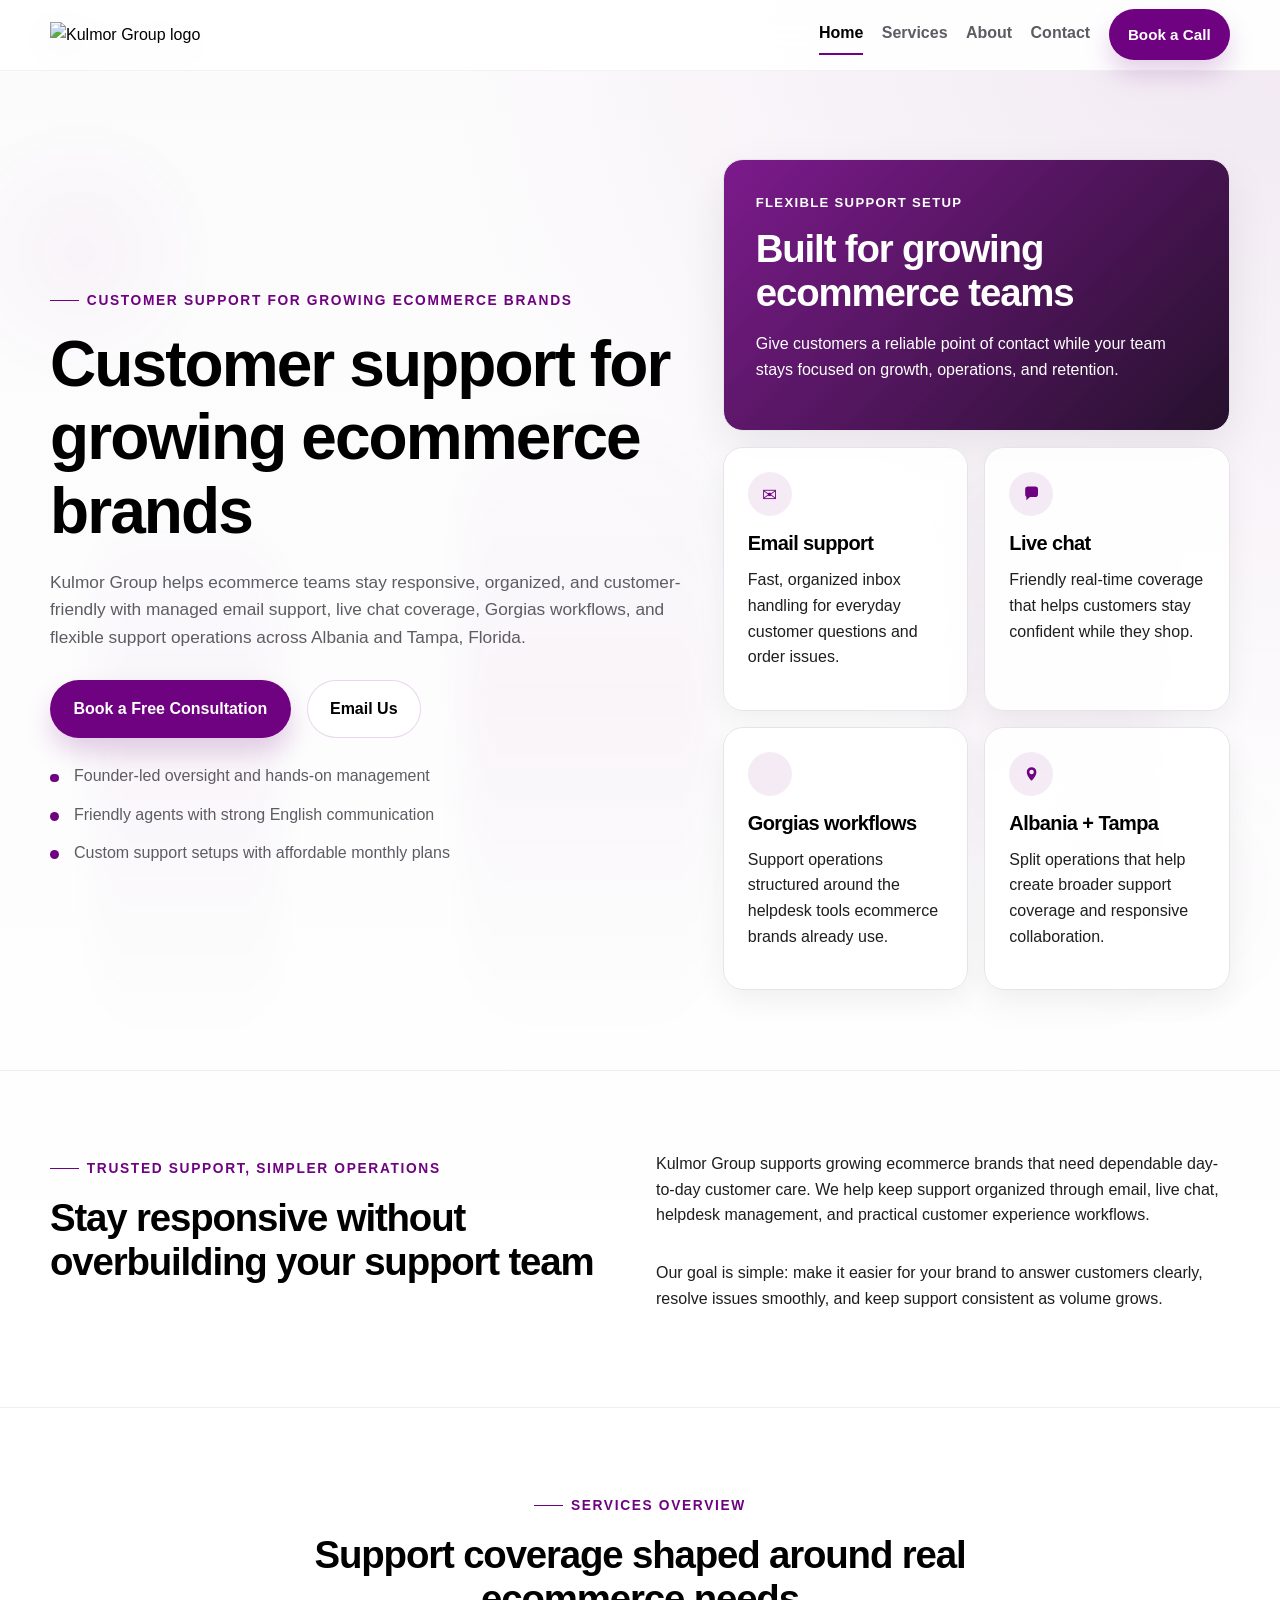
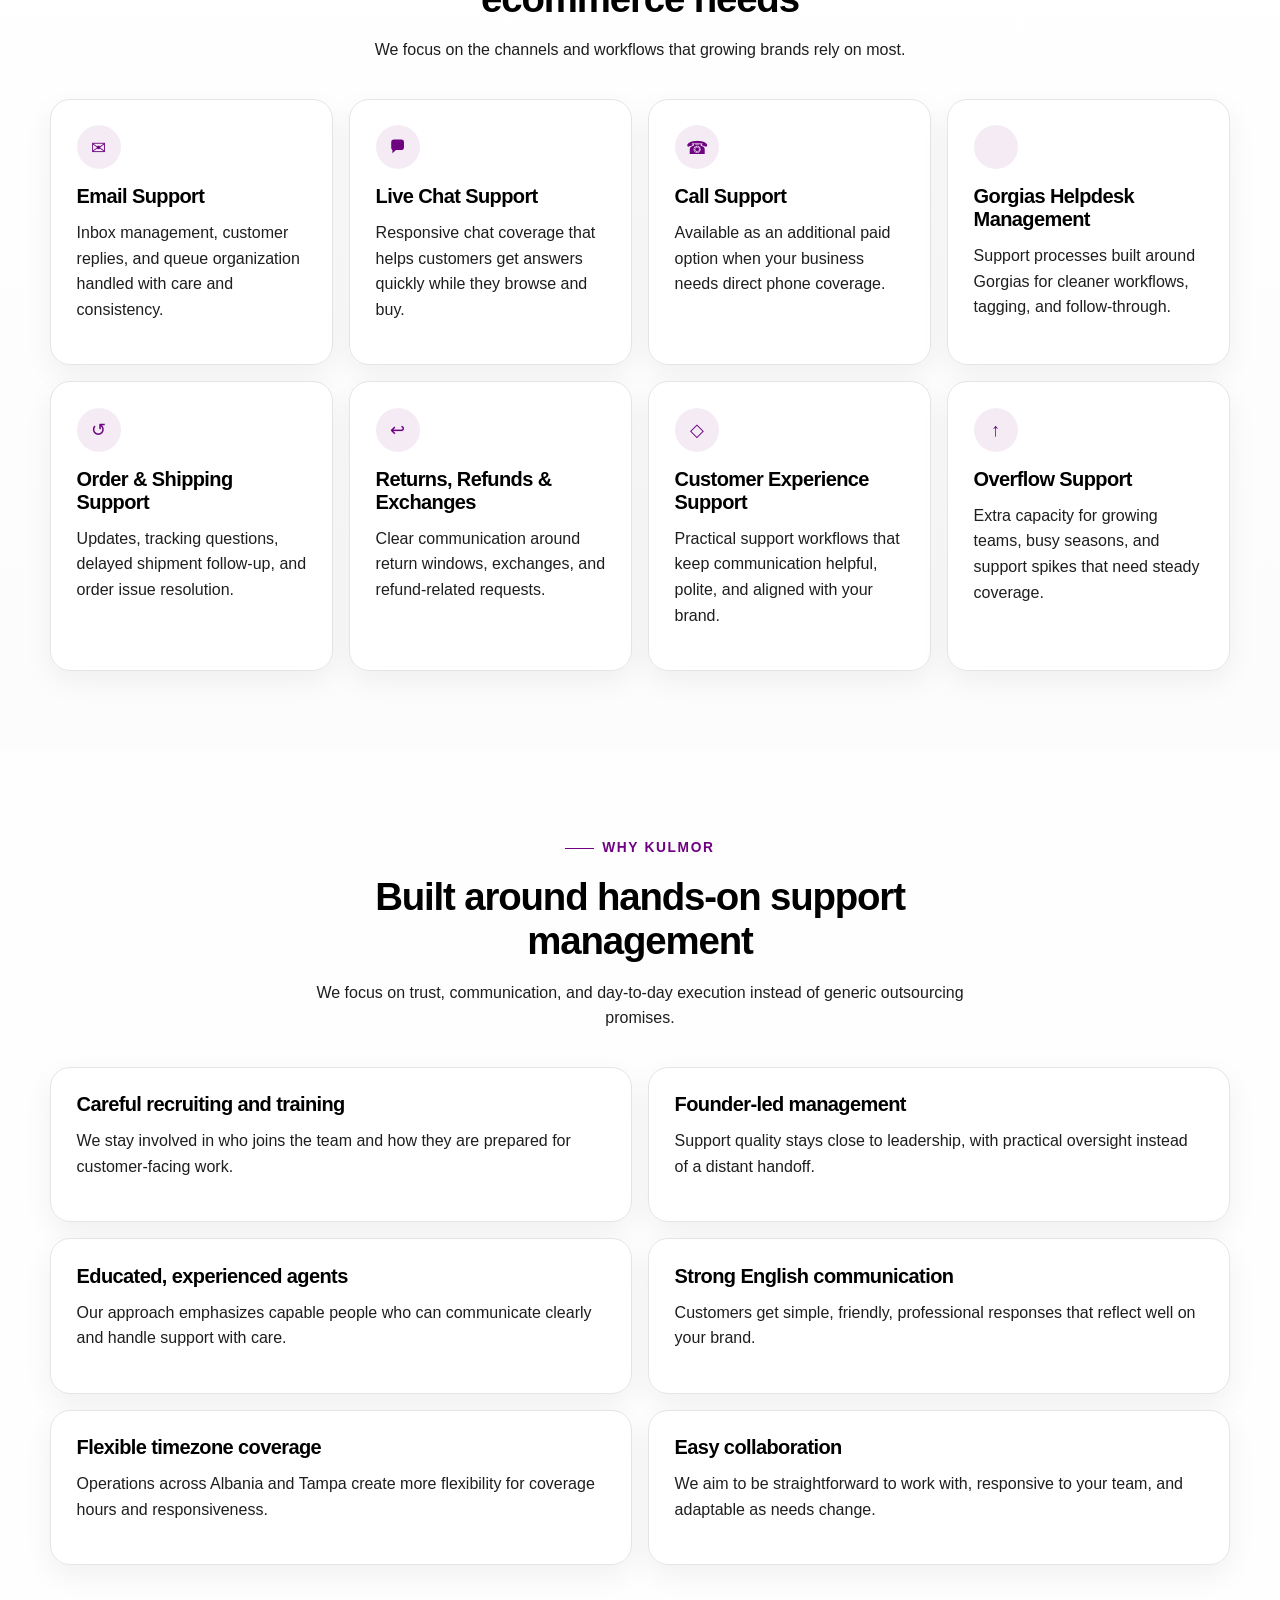
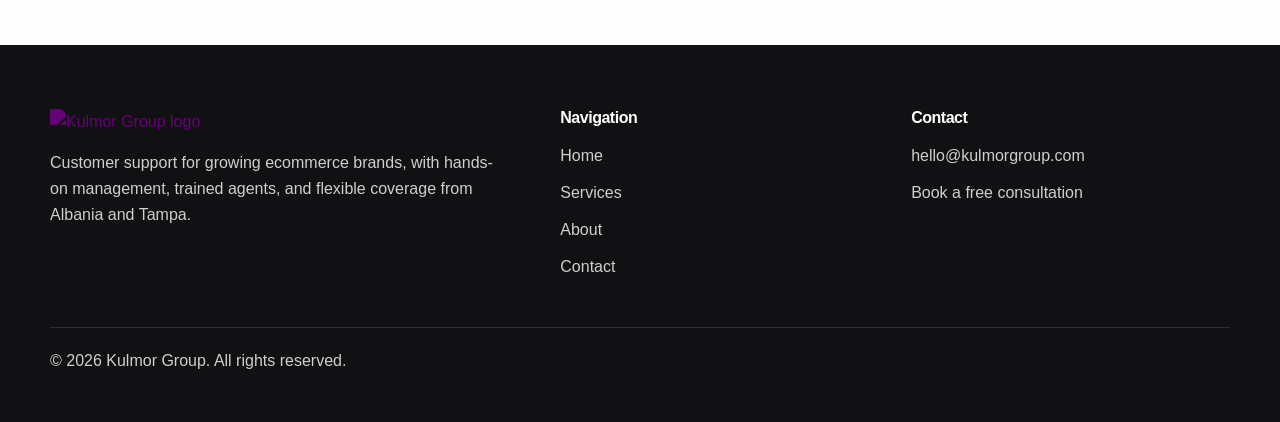
==== index.html @ 0a65058a "Add files via upload" ====
<!DOCTYPE html>
<html lang="en">
<head>
  <meta charset="UTF-8">
  <meta name="viewport" content="width=device-width, initial-scale=1.0">
  <meta name="description" content="Kulmor Group provides customer support for growing ecommerce brands through email, live chat, Gorgias helpdesk support, and flexible coverage from Albania and Tampa.">
  <title>Kulmor Group | Customer Support for Growing Ecommerce Brands</title>
  <link rel="stylesheet" href="styles.css">
</head>
<body>
  <header class="site-header">
    <div class="container header-inner">
      <a class="brand" href="index.html" aria-label="Kulmor Group home">
        <span class="brand-plate">
          <img src="assets/kulmor_logo_refurbished.png" alt="Kulmor Group logo">
        </span>
      </a>
      <button class="menu-toggle" type="button" aria-expanded="false" aria-controls="site-nav">
        <span></span>
        <span></span>
        <span></span>
        <span class="sr-only">Toggle navigation</span>
      </button>
      <nav class="site-nav" id="site-nav" aria-label="Primary navigation">
        <a href="index.html" data-page="index.html">Home</a>
        <a href="services.html" data-page="services.html">Services</a>
        <a href="about.html" data-page="about.html">About</a>
        <a href="contact.html" data-page="contact.html">Contact</a>
        <a class="btn btn-primary btn-small nav-cta" href="https://calendly.com/kulmorgroup/free-consultation" target="_blank" rel="noreferrer">Book a Call</a>
      </nav>
    </div>
  </header>

  <main>
    <section class="hero-section hero-section-animated section">
      <div class="hero-ambient" aria-hidden="true">
        <div class="hero-mountain-stage">
          <img class="hero-mountain hero-mountain-back" src="assets/hero_mountain_logo_crop.png" alt="">
          <img class="hero-mountain hero-mountain-front" src="assets/hero_mountain_logo_crop.png" alt="">
        </div>
        <span class="hero-orb hero-orb-one"></span>
        <span class="hero-orb hero-orb-two"></span>
        <span class="hero-orb hero-orb-three"></span>
        <span class="hero-speck hero-speck-one"></span>
        <span class="hero-speck hero-speck-two"></span>
        <span class="hero-speck hero-speck-three"></span>
        <span class="hero-speck hero-speck-four"></span>
        <span class="hero-speck hero-speck-five"></span>
        <span class="hero-speck hero-speck-six"></span>
        <span class="hero-speck hero-speck-seven"></span>
        <span class="hero-speck hero-speck-eight"></span>
        <span class="hero-plume hero-plume-one"></span>
        <span class="hero-plume hero-plume-two"></span>
        <span class="hero-plume hero-plume-three"></span>
      </div>
      <div class="container hero-grid">
        <div class="hero-copy hero-fade hero-fade-delay-one">
          <p class="eyebrow">Customer support for growing ecommerce brands</p>
          <h1>Customer support for growing ecommerce brands</h1>
          <p class="hero-text">Kulmor Group helps ecommerce teams stay responsive, organized, and customer-friendly with managed email support, live chat coverage, Gorgias workflows, and flexible support operations across Albania and Tampa, Florida.</p>
          <div class="hero-actions">
            <a class="btn btn-primary" href="https://calendly.com/kulmorgroup/free-consultation" target="_blank" rel="noreferrer">Book a Free Consultation</a>
            <a class="btn btn-secondary" href="mailto:hello@kulmorgroup.com">Email Us</a>
          </div>
          <ul class="hero-points" aria-label="Key benefits">
            <li>Founder-led oversight and hands-on management</li>
            <li>Friendly agents with strong English communication</li>
            <li>Custom support setups with affordable monthly plans</li>
          </ul>
        </div>
        <div class="hero-panel hero-fade hero-fade-delay-two">
          <div class="hero-card hero-card-primary">
            <p class="card-kicker">Flexible support setup</p>
            <h2>Built for growing ecommerce teams</h2>
            <p>Give customers a reliable point of contact while your team stays focused on growth, operations, and retention.</p>
          </div>
          <div class="hero-card-grid">
            <article class="hero-card">
              <span class="card-icon" aria-hidden="true">✉</span>
              <h3>Email support</h3>
              <p>Fast, organized inbox handling for everyday customer questions and order issues.</p>
            </article>
            <article class="hero-card">
              <span class="card-icon" aria-hidden="true">
                <svg viewBox="0 0 24 24" focusable="false">
                  <path d="M4 5.5A3.5 3.5 0 0 1 7.5 2h9A3.5 3.5 0 0 1 20 5.5v6A3.5 3.5 0 0 1 16.5 15H10l-4.5 4v-4A3.5 3.5 0 0 1 4 11.5v-6Z"></path>
                </svg>
              </span>
              <h3>Live chat</h3>
              <p>Friendly real-time coverage that helps customers stay confident while they shop.</p>
            </article>
            <article class="hero-card">
              <span class="card-icon" aria-hidden="true">
                <span class="brand-icon-image gorgias-symbol"></span>
              </span>
              <h3>Gorgias workflows</h3>
              <p>Support operations structured around the helpdesk tools ecommerce brands already use.</p>
            </article>
            <article class="hero-card">
              <span class="card-icon card-icon-pin" aria-hidden="true">
                <svg viewBox="0 0 24 24" focusable="false">
                  <path d="M12 21s-6-5.4-6-11a6 6 0 1 1 12 0c0 5.6-6 11-6 11Zm0-8.2a2.8 2.8 0 1 0 0-5.6 2.8 2.8 0 0 0 0 5.6Z"></path>
                </svg>
              </span>
              <h3>Albania + Tampa</h3>
              <p>Split operations that help create broader support coverage and responsive collaboration.</p>
            </article>
          </div>
        </div>
      </div>
    </section>

    <section class="section section-soft-border">
      <div class="container split-layout">
        <div>
          <p class="eyebrow">Trusted support, simpler operations</p>
          <h2>Stay responsive without overbuilding your support team</h2>
        </div>
        <div class="stacked-copy">
          <p>Kulmor Group supports growing ecommerce brands that need dependable day-to-day customer care. We help keep support organized through email, live chat, helpdesk management, and practical customer experience workflows.</p>
          <p>Our goal is simple: make it easier for your brand to answer customers clearly, resolve issues smoothly, and keep support consistent as volume grows.</p>
        </div>
      </div>
    </section>

    <section class="section">
      <div class="container">
        <div class="section-heading">
          <p class="eyebrow">Services overview</p>
          <h2>Support coverage shaped around real ecommerce needs</h2>
          <p>We focus on the channels and workflows that growing brands rely on most.</p>
        </div>
        <div class="card-grid card-grid-four">
          <article class="info-card">
            <span class="card-icon" aria-hidden="true">✉</span>
            <h3>Email Support</h3>
            <p>Inbox management, customer replies, and queue organization handled with care and consistency.</p>
          </article>
          <article class="info-card">
            <span class="card-icon" aria-hidden="true">
              <svg viewBox="0 0 24 24" focusable="false">
                <path d="M4 5.5A3.5 3.5 0 0 1 7.5 2h9A3.5 3.5 0 0 1 20 5.5v6A3.5 3.5 0 0 1 16.5 15H10l-4.5 4v-4A3.5 3.5 0 0 1 4 11.5v-6Z"></path>
              </svg>
            </span>
            <h3>Live Chat Support</h3>
            <p>Responsive chat coverage that helps customers get answers quickly while they browse and buy.</p>
          </article>
          <article class="info-card">
            <span class="card-icon" aria-hidden="true">☎</span>
            <h3>Call Support</h3>
            <p>Available as an additional paid option when your business needs direct phone coverage.</p>
          </article>
          <article class="info-card">
            <span class="card-icon" aria-hidden="true">
              <span class="brand-icon-image gorgias-symbol"></span>
            </span>
            <h3>Gorgias Helpdesk Management</h3>
            <p>Support processes built around Gorgias for cleaner workflows, tagging, and follow-through.</p>
          </article>
          <article class="info-card">
            <span class="card-icon" aria-hidden="true">↺</span>
            <h3>Order &amp; Shipping Support</h3>
            <p>Updates, tracking questions, delayed shipment follow-up, and order issue resolution.</p>
          </article>
          <article class="info-card">
            <span class="card-icon" aria-hidden="true">↩</span>
            <h3>Returns, Refunds &amp; Exchanges</h3>
            <p>Clear communication around return windows, exchanges, and refund-related requests.</p>
          </article>
          <article class="info-card">
            <span class="card-icon" aria-hidden="true">◇</span>
            <h3>Customer Experience Support</h3>
            <p>Practical support workflows that keep communication helpful, polite, and aligned with your brand.</p>
          </article>
          <article class="info-card">
            <span class="card-icon" aria-hidden="true">↑</span>
            <h3>Overflow Support</h3>
            <p>Extra capacity for growing teams, busy seasons, and support spikes that need steady coverage.</p>
          </article>
        </div>
      </div>
    </section>

    <section class="section section-soft">
      <div class="container">
        <div class="section-heading">
          <p class="eyebrow">Why Kulmor</p>
          <h2>Built around hands-on support management</h2>
          <p>We focus on trust, communication, and day-to-day execution instead of generic outsourcing promises.</p>
        </div>
        <div class="card-grid card-grid-three">
          <article class="info-card">
            <h3>Careful recruiting and training</h3>
            <p>We stay involved in who joins the team and how they are prepared for customer-facing work.</p>
          </article>
          <article class="info-card">
            <h3>Founder-led management</h3>
            <p>Support quality stays close to leadership, with practical oversight instead of a distant handoff.</p>
          </article>
          <article class="info-card">
            <h3>Educated, experienced agents</h3>
            <p>Our approach emphasizes capable people who can communicate clearly and handle support with care.</p>
          </article>
          <article class="info-card">
            <h3>Strong English communication</h3>
            <p>Customers get simple, friendly, professional responses that reflect well on your brand.</p>
          </article>
          <article class="info-card">
            <h3>Flexible timezone coverage</h3>
            <p>Operations across Albania and Tampa create more flexibility for coverage hours and responsiveness.</p>
          </article>
          <article class="info-card">
            <h3>Easy collaboration</h3>
            <p>We aim to be straightforward to work with, responsive to your team, and adaptable as needs change.</p>
          </article>
        </div>
      </div>
    </section>

  </main>

  <footer class="site-footer">
    <div class="container footer-grid">
      <div>
        <a class="brand brand-footer" href="index.html" aria-label="Kulmor Group home">
          <span class="brand-plate">
            <img src="assets/kulmor_logo_refurbished.png" alt="Kulmor Group logo">
          </span>
        </a>
        <p class="footer-copy">Customer support for growing ecommerce brands, with hands-on management, trained agents, and flexible coverage from Albania and Tampa.</p>
      </div>
      <div>
        <h3>Navigation</h3>
        <ul class="footer-links">
          <li><a href="index.html">Home</a></li>
          <li><a href="services.html">Services</a></li>
          <li><a href="about.html">About</a></li>
          <li><a href="contact.html">Contact</a></li>
        </ul>
      </div>
      <div>
        <h3>Contact</h3>
        <ul class="footer-links">
          <li><a href="mailto:hello@kulmorgroup.com">hello@kulmorgroup.com</a></li>
          <li><a href="https://calendly.com/kulmorgroup/free-consultation" target="_blank" rel="noreferrer">Book a free consultation</a></li>
        </ul>
      </div>
    </div>
    <div class="container footer-bottom">
      <p>&copy; <span data-current-year></span> Kulmor Group. All rights reserved.</p>
    </div>
  </footer>

  <script src="script.js"></script>
</body>
</html>
---- styles.css ----
:root {
  --color-primary: #6e0280;
  --color-primary-dark: #520260;
  --color-black: #000000;
  --color-white: #ffffff;
  --color-text: #1e1e1e;
  --color-muted: #5c5c62;
  --color-border: #e8e2ea;
  --color-surface: #ffffff;
  --color-surface-alt: #f8f5f8;
  --color-surface-strong: #f2ecf3;
  --shadow-soft: 0 18px 45px rgba(23, 14, 26, 0.08);
  --shadow-card: 0 10px 30px rgba(18, 11, 20, 0.06);
  --radius-large: 28px;
  --radius-medium: 20px;
  --radius-small: 14px;
  --container-width: 1180px;
  --transition: 180ms ease;
}

*,
*::before,
*::after {
  box-sizing: border-box;
}

html {
  scroll-behavior: smooth;
}

body {
  margin: 0;
  font-family: "Segoe UI", Tahoma, Geneva, Verdana, sans-serif;
  color: var(--color-text);
  background:
    radial-gradient(circle at top right, rgba(110, 2, 128, 0.08), transparent 22%),
    linear-gradient(180deg, #fcfbfc 0%, #ffffff 40%, #faf8fa 100%);
  line-height: 1.6;
}

img {
  display: block;
  max-width: 100%;
}

a {
  color: inherit;
  text-decoration: none;
  transition: color var(--transition), border-color var(--transition), background-color var(--transition), transform var(--transition), box-shadow var(--transition);
}

a:hover {
  color: var(--color-primary);
}

p,
h1,
h2,
h3,
ul {
  margin-top: 0;
}

h1,
h2,
h3 {
  color: var(--color-black);
  line-height: 1.15;
  letter-spacing: -0.03em;
}

h1 {
  font-size: clamp(2.6rem, 5vw, 4.5rem);
  margin-bottom: 1.25rem;
}

h2 {
  font-size: clamp(2rem, 3vw, 3rem);
  margin-bottom: 1rem;
}

h3 {
  font-size: 1.25rem;
  margin-bottom: 0.75rem;
}

.container {
  width: min(calc(100% - 2rem), var(--container-width));
  margin: 0 auto;
}

.section {
  padding: 5rem 0;
}

.section-soft {
  background: rgba(255, 255, 255, 0.82);
}

.section-soft-border {
  border-top: 1px solid rgba(110, 2, 128, 0.08);
  border-bottom: 1px solid rgba(110, 2, 128, 0.08);
  background: rgba(255, 255, 255, 0.72);
}

.eyebrow {
  display: inline-flex;
  align-items: center;
  gap: 0.5rem;
  margin-bottom: 1rem;
  font-size: 0.86rem;
  font-weight: 700;
  letter-spacing: 0.12em;
  text-transform: uppercase;
  color: var(--color-primary);
}

.eyebrow::before {
  content: "";
  width: 1.8rem;
  height: 1px;
  background: currentColor;
}

.site-header {
  position: sticky;
  top: 0;
  z-index: 20;
  border-bottom: 1px solid rgba(0, 0, 0, 0.05);
  background: rgba(255, 255, 255, 0.92);
  backdrop-filter: blur(18px);
}

.header-inner {
  display: flex;
  align-items: center;
  justify-content: space-between;
  gap: 0.85rem;
  min-height: 4.35rem;
}

.brand {
  display: inline-flex;
  align-items: center;
  gap: 0;
  min-width: 0;
  color: var(--color-black);
}

.brand-plate {
  display: inline-flex;
  align-items: center;
  justify-content: center;
  padding: 0;
  border: 0;
  border-radius: 0;
  background: transparent;
  box-shadow: none;
}

.brand-plate img {
  width: 214px;
  height: auto;
  object-fit: contain;
  filter: drop-shadow(0 10px 18px rgba(17, 17, 17, 0.06));
}

.site-nav {
  display: flex;
  align-items: center;
  gap: 1.15rem;
}

.site-nav a:not(.btn) {
  position: relative;
  padding-bottom: 0.2rem;
  font-weight: 600;
  color: var(--color-muted);
}

.site-nav a:not(.btn)::after {
  content: "";
  position: absolute;
  left: 0;
  bottom: -0.35rem;
  width: 100%;
  height: 2px;
  transform: scaleX(0);
  transform-origin: left;
  background: var(--color-primary);
  transition: transform var(--transition);
}

.site-nav a:not(.btn):hover::after,
.site-nav a.is-active::after {
  transform: scaleX(1);
}

.site-nav a.is-active {
  color: var(--color-black);
}

.btn {
  display: inline-flex;
  align-items: center;
  justify-content: center;
  gap: 0.5rem;
  padding: 0.95rem 1.4rem;
  border: 1px solid transparent;
  border-radius: 999px;
  font-weight: 700;
  cursor: pointer;
}

.btn:hover {
  transform: translateY(-1px);
}

.btn-primary {
  color: var(--color-white);
  background: var(--color-primary);
  box-shadow: 0 14px 26px rgba(110, 2, 128, 0.18);
}

.btn-primary:hover {
  color: var(--color-white);
  background: var(--color-primary-dark);
}

.btn-secondary {
  border-color: rgba(110, 2, 128, 0.16);
  color: var(--color-black);
  background: rgba(255, 255, 255, 0.78);
}

.btn-secondary:hover {
  border-color: rgba(110, 2, 128, 0.38);
  background: rgba(110, 2, 128, 0.04);
}

.btn-small {
  padding: 0.78rem 1.15rem;
  font-size: 0.95rem;
}

.hero-section {
  position: relative;
  overflow: hidden;
  padding-top: 5.5rem;
}

.hero-grid,
.split-layout,
.contact-layout {
  display: grid;
  gap: 2rem;
}

.hero-grid {
  position: relative;
  z-index: 1;
  grid-template-columns: minmax(0, 1.2fr) minmax(320px, 0.95fr);
  align-items: center;
}

.hero-ambient {
  position: absolute;
  inset: 0;
  pointer-events: none;
}

.hero-mountain-stage {
  position: absolute;
  inset: 0;
  overflow: hidden;
}

.hero-mountain {
  position: absolute;
  left: 50%;
  bottom: 6.2rem;
  width: min(320rem, 460%);
  height: min(88rem, 128vh);
  transform: translateX(-50%) translateY(0.2rem) scaleX(1.48) scaleY(1.12);
  opacity: 0;
  object-fit: contain;
  clip-path: polygon(0% 100%, 0% 72%, 6% 64%, 10% 58%, 14% 63%, 18% 56%, 24% 58%, 31% 47%, 37% 36%, 42% 24%, 47% 12%, 55% 28%, 63% 43%, 70% 53%, 76% 47%, 82% 57%, 88% 63%, 94% 70%, 100% 76%, 100% 100%);
}

.hero-mountain-back {
  opacity: 0;
  filter: grayscale(1) brightness(0.14) contrast(1.18) blur(2px);
  animation: mountainIntroBack 3.2s ease-out 0.05s 1 forwards;
}

.hero-mountain-front {
  opacity: 0;
  filter: grayscale(1) brightness(0.08) contrast(1.55);
  animation: mountainIntroFront 3.1s cubic-bezier(0.2, 0.72, 0.2, 1) 0.08s 1 forwards;
}

.hero-orb,
.hero-speck,
.hero-plume,
.hero-bubble {
  position: absolute;
  opacity: 0;
  animation-fill-mode: forwards;
}

.hero-orb {
  border-radius: 999px;
  filter: blur(10px);
}

.hero-orb-one {
  top: 2.4rem;
  left: -4rem;
  width: 18rem;
  height: 18rem;
  background: radial-gradient(circle, rgba(110, 2, 128, 0.08) 0%, rgba(110, 2, 128, 0) 72%);
  animation: heroFloatOne 2.4s ease-out 0.1s forwards;
}

.hero-orb-two {
  top: 7rem;
  right: 12%;
  width: 12rem;
  height: 12rem;
  background: radial-gradient(circle, rgba(110, 2, 128, 0.06) 0%, rgba(110, 2, 128, 0) 74%);
  animation: heroFloatTwo 2.8s ease-out 0.35s forwards;
}

.hero-orb-three {
  right: -2rem;
  bottom: 2rem;
  width: 19rem;
  height: 19rem;
  background: radial-gradient(circle, rgba(110, 2, 128, 0.07) 0%, rgba(110, 2, 128, 0) 74%);
  animation: heroFloatThree 2.6s ease-out 0.25s forwards;
}

.hero-speck {
  width: 3.4rem;
  height: 3.4rem;
  border-radius: 999px;
  background: radial-gradient(circle, rgba(110, 2, 128, 0.12) 0%, rgba(110, 2, 128, 0.04) 42%, rgba(110, 2, 128, 0) 74%);
  filter: blur(8px);
  animation: heroSpeckPulse 4.8s ease-in-out infinite;
}

.hero-speck-one {
  top: 4.4rem;
  left: 10%;
  animation-delay: 0.2s;
}

.hero-speck-two {
  top: 10rem;
  left: 18%;
  width: 2.3rem;
  height: 2.3rem;
  animation-delay: 1.35s;
}

.hero-speck-three {
  top: 5.8rem;
  left: 34%;
  width: 2.8rem;
  height: 2.8rem;
  animation-delay: 2.1s;
}

.hero-speck-four {
  top: 4.2rem;
  right: 26%;
  width: 2.5rem;
  height: 2.5rem;
  animation-delay: 0.9s;
}

.hero-speck-five {
  top: 8.8rem;
  right: 15%;
  animation-delay: 2.8s;
}

.hero-speck-six {
  top: 14rem;
  right: 9%;
  width: 2rem;
  height: 2rem;
  animation-delay: 1.8s;
}

.hero-speck-seven {
  top: 14.5rem;
  left: 8%;
  width: 2.6rem;
  height: 2.6rem;
  animation-delay: 3.3s;
}

.hero-speck-eight {
  top: 12rem;
  left: 49%;
  width: 2.2rem;
  height: 2.2rem;
  animation-delay: 4.1s;
}

.hero-plume {
  bottom: -10rem;
  width: 12rem;
  height: 34rem;
  border-radius: 999px;
  background: linear-gradient(180deg, rgba(110, 2, 128, 0) 0%, rgba(110, 2, 128, 0.05) 14%, rgba(110, 2, 128, 0.11) 45%, rgba(110, 2, 128, 0.04) 78%, rgba(110, 2, 128, 0) 100%);
  filter: blur(18px);
}

.hero-plume-one {
  left: 7%;
  animation: heroPlumeRise 3.8s ease-out 0.05s 1 forwards;
}

.hero-plume-two {
  left: 36%;
  width: 16rem;
  height: 40rem;
  animation: heroPlumeRise 4.2s ease-out 0.22s 1 forwards;
}

.hero-plume-three {
  right: 9%;
  width: 14rem;
  height: 38rem;
  animation: heroPlumeRise 4s ease-out 0.14s 1 forwards;
}

.hero-fade {
  opacity: 0;
  transform: translateY(28px);
  animation: heroFadeUp 0.95s cubic-bezier(0.2, 0.8, 0.2, 1) forwards;
}

.hero-fade-delay-one {
  animation-delay: 0.2s;
}

.hero-fade-delay-two {
  animation-delay: 0.42s;
}

.hero-text {
  max-width: 44rem;
  margin-bottom: 1.75rem;
  font-size: 1.08rem;
  color: var(--color-muted);
}

.hero-actions,
.cta-actions,
.pricing-actions {
  display: flex;
  flex-wrap: wrap;
  gap: 1rem;
}

.pricing-actions .btn {
  white-space: nowrap;
  padding-inline: 1.2rem;
}

.hero-points {
  display: grid;
  gap: 0.8rem;
  padding: 0;
  margin: 1.6rem 0 0;
  list-style: none;
}

.hero-points li {
  position: relative;
  padding-left: 1.5rem;
  color: var(--color-muted);
}

.hero-points li::before {
  content: "";
  position: absolute;
  top: 0.66rem;
  left: 0;
  width: 0.55rem;
  height: 0.55rem;
  border-radius: 999px;
  background: var(--color-primary);
}

.hero-panel {
  display: grid;
  gap: 1rem;
}

.hero-card-grid,
.card-grid,
.coverage-notes {
  display: grid;
  gap: 1rem;
}

.hero-card,
.info-card,
.mini-panel,
.service-card,
.form-card {
  border: 1px solid var(--color-border);
  border-radius: var(--radius-medium);
  background: rgba(255, 255, 255, 0.9);
  box-shadow: var(--shadow-card);
}

.hero-card {
  padding: 1.5rem;
}

.hero-card-primary {
  padding: 2rem;
  background: linear-gradient(135deg, rgba(110, 2, 128, 0.9), rgba(29, 7, 36, 0.96));
  color: var(--color-white);
  box-shadow: var(--shadow-soft);
}

.hero-card-primary h2,
.hero-card-primary p {
  color: var(--color-white);
}

.card-kicker {
  margin-bottom: 0.9rem;
  font-size: 0.82rem;
  font-weight: 700;
  letter-spacing: 0.1em;
  text-transform: uppercase;
  color: rgba(255, 255, 255, 0.84);
}

.card-grid-four {
  grid-template-columns: repeat(4, minmax(0, 1fr));
}

.card-grid-three,
.hero-card-grid {
  grid-template-columns: repeat(2, minmax(0, 1fr));
}

.info-card {
  padding: 1.6rem;
}

.card-icon,
.service-icon {
  display: inline-flex;
  align-items: center;
  justify-content: center;
  width: 2.75rem;
  height: 2.75rem;
  border-radius: 999px;
  margin-bottom: 1rem;
  font-size: 1.15rem;
  color: var(--color-primary);
  background: rgba(110, 2, 128, 0.08);
}

.card-icon svg,
.service-icon svg {
  width: 1.2rem;
  height: 1.2rem;
  display: block;
  fill: currentColor;
}

.card-icon img,
.service-icon img,
.brand-icon-image {
  width: 1.05rem;
  height: 1.05rem;
  display: block;
  object-fit: contain;
  object-position: center;
  flex: 0 0 auto;
}

.gorgias-symbol {
  background-color: var(--color-primary);
  -webkit-mask-image: url("https://cdn.prod.website-files.com/5e4ff204e7b6f80e402d407a/65a7e49c2c8357e27b901ae1_Symbol%20-%20Dark.svg");
  mask-image: url("https://cdn.prod.website-files.com/5e4ff204e7b6f80e402d407a/65a7e49c2c8357e27b901ae1_Symbol%20-%20Dark.svg");
  -webkit-mask-repeat: no-repeat;
  mask-repeat: no-repeat;
  -webkit-mask-position: center;
  mask-position: center;
  -webkit-mask-size: contain;
  mask-size: contain;
}

.section-heading {
  max-width: 42rem;
  margin: 0 auto 2.25rem;
  text-align: center;
}

.align-left {
  margin: 0 0 1.8rem;
  text-align: left;
}

.stacked-copy {
  display: grid;
  gap: 1rem;
}

.split-layout {
  grid-template-columns: repeat(2, minmax(0, 1fr));
  align-items: start;
}

.coverage-panel,
.pricing-box,
.cta-banner {
  padding: 2rem;
  border: 1px solid var(--color-border);
  border-radius: var(--radius-large);
  background: rgba(255, 255, 255, 0.92);
  box-shadow: var(--shadow-soft);
}

.coverage-notes {
  grid-template-columns: 1fr;
}

.coverage-copy {
  display: grid;
  align-content: start;
  gap: 1.15rem;
}

.coverage-copy > p {
  margin: 0;
}

.coverage-panel-compact {
  grid-template-columns: minmax(0, 0.88fr) minmax(0, 1.12fr);
}

.coverage-intro {
  padding: 1.2rem 1.25rem;
  border: 1px solid rgba(110, 2, 128, 0.12);
  border-radius: var(--radius-medium);
  background:
    radial-gradient(circle at top right, rgba(110, 2, 128, 0.08), transparent 48%),
    rgba(255, 255, 255, 0.92);
  box-shadow: var(--shadow-card);
}

.coverage-intro-label {
  margin-bottom: 0.75rem;
  font-size: 0.78rem;
  font-weight: 800;
  letter-spacing: 0.12em;
  text-transform: uppercase;
  color: var(--color-primary);
}

.coverage-pill-row {
  display: flex;
  flex-wrap: wrap;
  gap: 0.55rem;
  margin-bottom: 0.8rem;
}

.coverage-pill {
  display: inline-flex;
  align-items: center;
  padding: 0.4rem 0.72rem;
  border: 1px solid rgba(110, 2, 128, 0.12);
  border-radius: 999px;
  background: rgba(110, 2, 128, 0.06);
  color: var(--color-primary);
  font-size: 0.83rem;
  font-weight: 700;
  line-height: 1;
}

.coverage-intro-copy {
  margin: 0;
  color: var(--color-muted);
}

.coverage-note-grid {
  display: grid;
  grid-template-columns: repeat(2, minmax(0, 1fr));
  gap: 1rem;
}

.coverage-note-wide {
  grid-column: 1 / -1;
}

.route-figure {
  margin: 0;
  overflow: hidden;
  border: 1px solid var(--color-border);
  border-radius: var(--radius-medium);
  background: linear-gradient(180deg, rgba(255, 255, 255, 0.98), rgba(248, 245, 248, 0.95));
  box-shadow: var(--shadow-card);
}

.route-figure img {
  width: 100%;
  display: block;
  border-bottom: 1px solid rgba(110, 2, 128, 0.08);
  filter: contrast(1.04) brightness(1.01) saturate(0.92);
}

.route-figure figcaption {
  padding: 1rem 1.2rem 1.15rem;
  color: var(--color-muted);
  font-size: 0.95rem;
}

.mini-panel {
  padding: 1.25rem 1.35rem;
}

.pricing-box,
.cta-banner {
  display: flex;
  align-items: center;
  justify-content: space-between;
  gap: 2rem;
}

.page-hero {
  padding-top: 5rem;
  padding-bottom: 3rem;
}

.narrow-copy {
  max-width: 52rem;
}

.service-stack {
  display: grid;
  gap: 1rem;
}

.service-card {
  display: grid;
  grid-template-columns: auto 1fr;
  gap: 1.25rem;
  padding: 1.6rem;
  align-items: start;
}

.contact-layout {
  grid-template-columns: minmax(0, 1.2fr) minmax(280px, 0.75fr);
  align-items: start;
}

.form-card {
  padding: 2rem;
}

.contact-form {
  display: grid;
  gap: 0.9rem;
}

.contact-form label {
  font-weight: 600;
}

.contact-form input,
.contact-form select,
.contact-form textarea {
  width: 100%;
  padding: 0.95rem 1rem;
  border: 1px solid rgba(0, 0, 0, 0.12);
  border-radius: var(--radius-small);
  font: inherit;
  color: var(--color-text);
  background: var(--color-white);
  transition: border-color var(--transition), box-shadow var(--transition);
}

.contact-form input:focus,
.contact-form select:focus,
.contact-form textarea:focus {
  outline: none;
  border-color: rgba(110, 2, 128, 0.5);
  box-shadow: 0 0 0 4px rgba(110, 2, 128, 0.08);
}

.form-status {
  min-height: 1.5rem;
  margin: 0.35rem 0 0;
  color: var(--color-primary);
  font-weight: 600;
}

.contact-sidebar {
  display: grid;
  gap: 1rem;
}

.contact-card {
  padding: 1.5rem;
}

.site-footer {
  padding-top: 4rem;
  color: rgba(255, 255, 255, 0.8);
  background: #111012;
}

.footer-grid {
  display: grid;
  grid-template-columns: 1.2fr 0.8fr 0.8fr;
  gap: 2rem;
}

.brand-footer {
  margin-bottom: 1rem;
  color: var(--color-white);
}

.brand-footer .brand-plate img {
  width: 248px;
  filter: brightness(0) saturate(100%) invert(11%) sepia(95%) saturate(3835%) hue-rotate(286deg) brightness(79%) contrast(117%);
}

.footer-copy {
  max-width: 28rem;
}

.site-footer h3 {
  color: var(--color-white);
  font-size: 1rem;
  margin-bottom: 1rem;
}

.footer-links {
  display: grid;
  gap: 0.7rem;
  padding: 0;
  list-style: none;
}

.footer-links a:hover {
  color: #d788e5;
}

.footer-bottom {
  margin-top: 2rem;
  padding: 1.25rem 0 2rem;
  border-top: 1px solid rgba(255, 255, 255, 0.12);
}

.menu-toggle {
  display: none;
  align-items: center;
  justify-content: center;
  flex-direction: column;
  gap: 0.28rem;
  width: 3rem;
  height: 3rem;
  border: 1px solid rgba(110, 2, 128, 0.16);
  border-radius: 999px;
  background: var(--color-white);
  cursor: pointer;
}

.menu-toggle span:not(.sr-only) {
  width: 1.15rem;
  height: 2px;
  background: var(--color-black);
  transition: transform var(--transition), opacity var(--transition);
}

.menu-toggle.is-open span:nth-child(1) {
  transform: translateY(6px) rotate(45deg);
}

.menu-toggle.is-open span:nth-child(2) {
  opacity: 0;
}

.menu-toggle.is-open span:nth-child(3) {
  transform: translateY(-6px) rotate(-45deg);
}

.sr-only {
  position: absolute;
  width: 1px;
  height: 1px;
  padding: 0;
  margin: -1px;
  overflow: hidden;
  clip: rect(0, 0, 0, 0);
  white-space: nowrap;
  border: 0;
}

@keyframes heroFadeUp {
  from {
    opacity: 0;
    transform: translateY(28px);
  }

  to {
    opacity: 1;
    transform: translateY(0);
  }
}

@keyframes mountainIntroBack {
  0% {
    opacity: 0;
    transform: translateX(-50%) translateY(1.6rem) scale(0.92);
  }

  18% {
    opacity: 0.22;
    transform: translateX(-50%) translateY(0.8rem) scale(0.96);
  }

  56% {
    opacity: 0.16;
    transform: translateX(-50%) translateY(0.25rem) scale(1);
  }

  100% {
    opacity: 0;
    transform: translateX(-50%) translateY(-0.4rem) scale(1.02);
  }
}

@keyframes mountainIntroFront {
  0% {
    opacity: 0;
    transform: translateX(-50%) translateY(1.2rem) scale(0.95);
  }

  14% {
    opacity: 0.18;
    transform: translateX(-50%) translateY(0.55rem) scale(0.98);
  }

  44% {
    opacity: 0.14;
    transform: translateX(-50%) translateY(0.15rem) scale(1);
  }

  78% {
    opacity: 0.08;
    transform: translateX(-50%) translateY(-0.2rem) scale(1.01);
  }

  100% {
    opacity: 0;
    transform: translateX(-50%) translateY(-0.55rem) scale(1.015);
  }
}

@keyframes heroFloatOne {
  from {
    opacity: 0;
    transform: translate3d(-1.5rem, 1rem, 0) scale(0.9);
  }

  to {
    opacity: 0.45;
    transform: translate3d(0, 0, 0) scale(1);
  }
}

@keyframes heroFloatTwo {
  from {
    opacity: 0;
    transform: translate3d(0.5rem, -1.1rem, 0) scale(0.88);
  }

  to {
    opacity: 0.32;
    transform: translate3d(0, 0, 0) scale(1);
  }
}

@keyframes heroFloatThree {
  from {
    opacity: 0;
    transform: translate3d(1.5rem, 1rem, 0) scale(0.88);
  }

  to {
    opacity: 0.38;
    transform: translate3d(0, 0, 0) scale(1);
  }
}

@keyframes heroSpeckPulse {
  0%,
  100% {
    opacity: 0;
    transform: scale(0.72);
  }

  18% {
    opacity: 0.15;
    transform: scale(0.92);
  }

  38% {
    opacity: 0.22;
    transform: scale(1);
  }

  62% {
    opacity: 0.1;
    transform: scale(1.05);
  }
}

@keyframes heroPlumeRise {
  from {
    opacity: 0;
    transform: translate3d(0, 5rem, 0) scaleY(0.92);
  }

  to {
    opacity: 0.3;
    transform: translate3d(0, -11rem, 0) scaleY(1.08);
  }
}

@media (prefers-reduced-motion: reduce) {
  .hero-mountain,
  .hero-orb,
  .hero-speck,
  .hero-plume,
  .hero-fade {
    animation: none;
    opacity: 1;
    transform: none;
  }
}

@media (max-width: 1080px) {
  .card-grid-four {
    grid-template-columns: repeat(2, minmax(0, 1fr));
  }

  .hero-grid,
  .contact-layout,
  .footer-grid,
  .split-layout,
  .pricing-box,
  .cta-banner {
    grid-template-columns: 1fr;
  }

  .pricing-box,
  .cta-banner {
    display: grid;
  }
}

@media (max-width: 860px) {
  .section {
    padding: 4rem 0;
  }

  .menu-toggle {
    display: inline-flex;
  }

  .site-nav {
    position: absolute;
    top: calc(100% + 0.75rem);
    left: 1rem;
    right: 1rem;
    display: grid;
    gap: 1rem;
    padding: 1.2rem;
    border: 1px solid var(--color-border);
    border-radius: 1.2rem;
    background: rgba(255, 255, 255, 0.98);
    box-shadow: var(--shadow-soft);
    opacity: 0;
    visibility: hidden;
    transform: translateY(-8px);
  }

  .site-nav.is-open {
    opacity: 1;
    visibility: visible;
    transform: translateY(0);
  }

  .nav-cta {
    width: 100%;
  }

  .header-inner {
    position: relative;
  }

}

@media (max-width: 640px) {
  .hero-card-grid,
  .card-grid-three,
  .card-grid-four,
  .service-card {
    grid-template-columns: 1fr;
  }

  .hero-section {
    padding-top: 4rem;
  }

  .hero-mountain {
    width: 540%;
    height: 58rem;
    bottom: 5rem;
    transform: translateX(-50%) translateY(0.1rem) scaleX(1.4) scaleY(1.08);
  }

  .hero-orb-one {
    width: 13rem;
    height: 13rem;
  }

  .hero-orb-three {
    width: 14rem;
    height: 14rem;
  }

  .hero-plume {
    display: none;
  }

  .hero-speck {
    display: none;
  }

  .brand {
    gap: 0;
  }

  .brand-plate {
    padding: 0;
    border-radius: 0;
  }

  .brand-plate img,
  .brand-footer .brand-plate img {
    width: 168px;
  }

  .coverage-panel,
  .pricing-box,
  .cta-banner,
  .form-card {
    padding: 1.4rem;
  }

  .coverage-panel-compact {
    grid-template-columns: 1fr;
  }

  .coverage-note-grid {
    grid-template-columns: 1fr;
  }
}
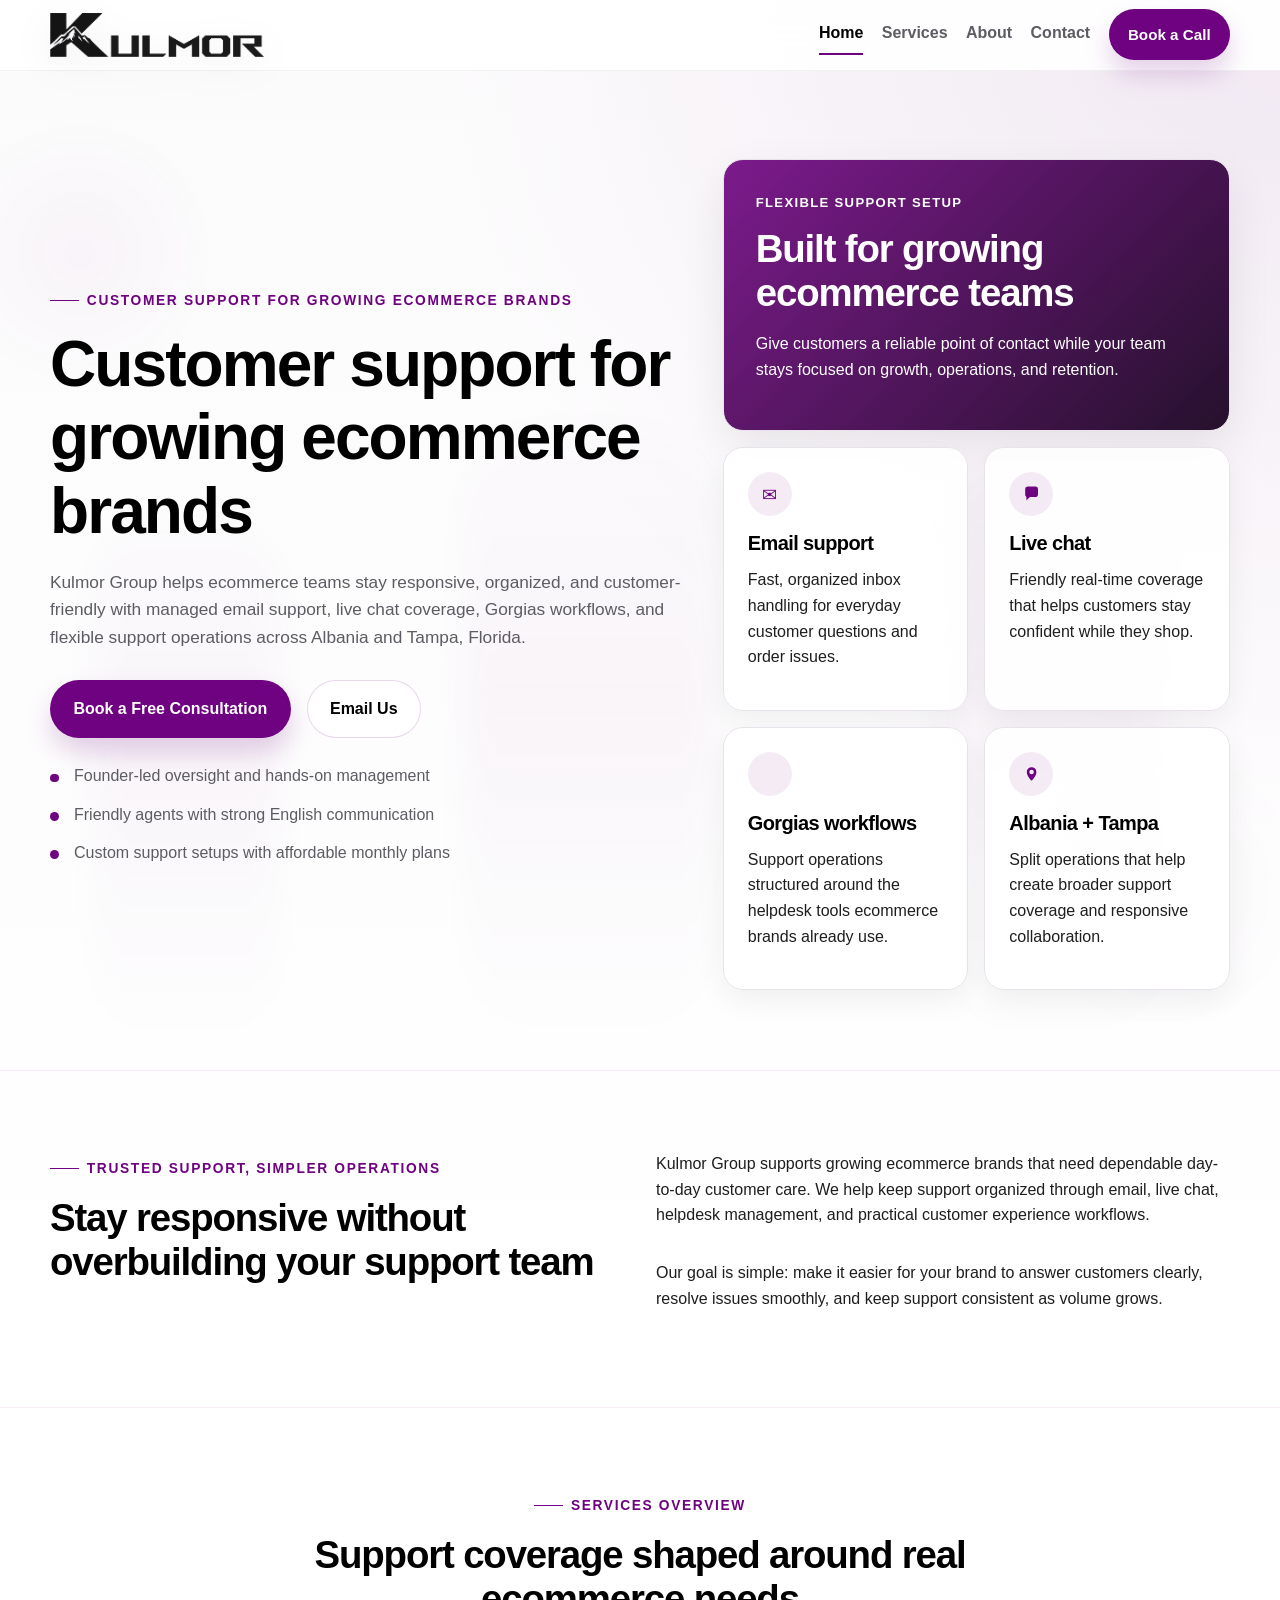
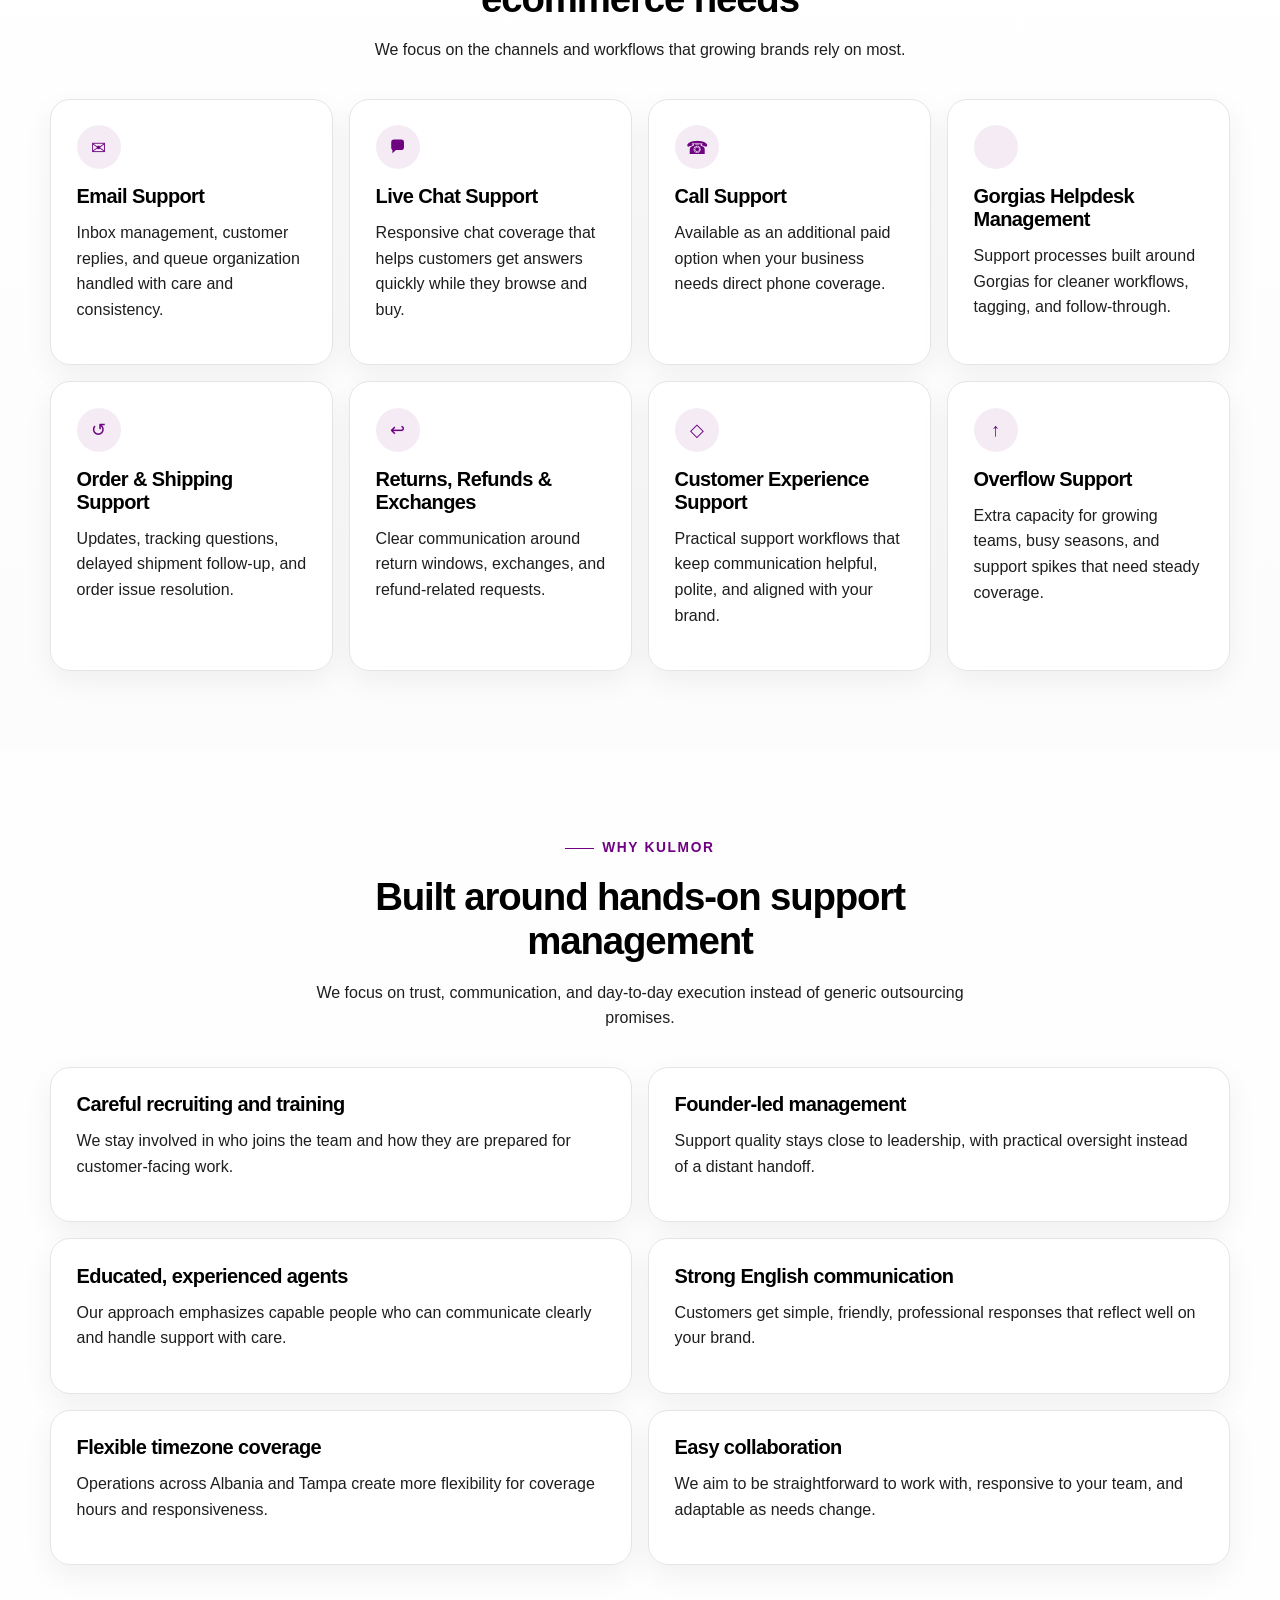
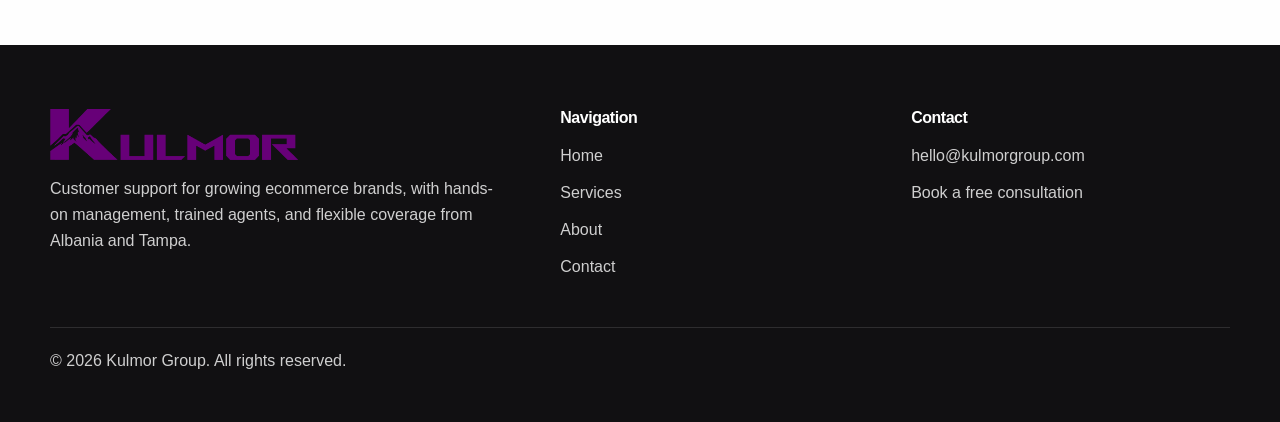
==== commit d72740af: "Add files via upload" ====
--- a/index.html
+++ b/index.html
@@ -5,14 +5,14 @@
   <meta name="viewport" content="width=device-width, initial-scale=1.0">
   <meta name="description" content="Kulmor Group provides customer support for growing ecommerce brands through email, live chat, Gorgias helpdesk support, and flexible coverage from Albania and Tampa.">
   <title>Kulmor Group | Customer Support for Growing Ecommerce Brands</title>
-  <link rel="stylesheet" href="styles.css">
+  <link rel="stylesheet" href="./styles.css">
 </head>
 <body>
   <header class="site-header">
     <div class="container header-inner">
-      <a class="brand" href="index.html" aria-label="Kulmor Group home">
+      <a class="brand" href="./index.html" aria-label="Kulmor Group home">
         <span class="brand-plate">
-          <img src="assets/kulmor_logo_refurbished.png" alt="Kulmor Group logo">
+          <img src="./assets/kulmor-logo.png" alt="Kulmor Group logo">
         </span>
       </a>
       <button class="menu-toggle" type="button" aria-expanded="false" aria-controls="site-nav">
@@ -22,11 +22,11 @@
         <span class="sr-only">Toggle navigation</span>
       </button>
       <nav class="site-nav" id="site-nav" aria-label="Primary navigation">
-        <a href="index.html" data-page="index.html">Home</a>
-        <a href="services.html" data-page="services.html">Services</a>
-        <a href="about.html" data-page="about.html">About</a>
-        <a href="contact.html" data-page="contact.html">Contact</a>
-        <a class="btn btn-primary btn-small nav-cta" href="https://calendly.com/kulmorgroup/free-consultation" target="_blank" rel="noreferrer">Book a Call</a>
+        <a href="./index.html" data-page="index.html">Home</a>
+        <a href="./services.html" data-page="services.html">Services</a>
+        <a href="./about.html" data-page="about.html">About</a>
+        <a href="./contact.html" data-page="contact.html">Contact</a>
+        <a class="btn btn-primary btn-small nav-cta" href="https://calendly.com/kulmorgroup/30min" target="_blank" rel="noreferrer">Book a Call</a>
       </nav>
     </div>
   </header>
@@ -35,8 +35,8 @@
     <section class="hero-section hero-section-animated section">
       <div class="hero-ambient" aria-hidden="true">
         <div class="hero-mountain-stage">
-          <img class="hero-mountain hero-mountain-back" src="assets/hero_mountain_logo_crop.png" alt="">
-          <img class="hero-mountain hero-mountain-front" src="assets/hero_mountain_logo_crop.png" alt="">
+          <img class="hero-mountain hero-mountain-back" src="./assets/kulmor-mountain.png" alt="">
+          <img class="hero-mountain hero-mountain-front" src="./assets/kulmor-mountain.png" alt="">
         </div>
         <span class="hero-orb hero-orb-one"></span>
         <span class="hero-orb hero-orb-two"></span>
@@ -59,7 +59,7 @@
           <h1>Customer support for growing ecommerce brands</h1>
           <p class="hero-text">Kulmor Group helps ecommerce teams stay responsive, organized, and customer-friendly with managed email support, live chat coverage, Gorgias workflows, and flexible support operations across Albania and Tampa, Florida.</p>
           <div class="hero-actions">
-            <a class="btn btn-primary" href="https://calendly.com/kulmorgroup/free-consultation" target="_blank" rel="noreferrer">Book a Free Consultation</a>
+            <a class="btn btn-primary" href="https://calendly.com/kulmorgroup/30min" target="_blank" rel="noreferrer">Book a Free Consultation</a>
             <a class="btn btn-secondary" href="mailto:hello@kulmorgroup.com">Email Us</a>
           </div>
           <ul class="hero-points" aria-label="Key benefits">
@@ -222,9 +222,9 @@
   <footer class="site-footer">
     <div class="container footer-grid">
       <div>
-        <a class="brand brand-footer" href="index.html" aria-label="Kulmor Group home">
+        <a class="brand brand-footer" href="./index.html" aria-label="Kulmor Group home">
           <span class="brand-plate">
-            <img src="assets/kulmor_logo_refurbished.png" alt="Kulmor Group logo">
+            <img src="./assets/kulmor-logo.png" alt="Kulmor Group logo">
           </span>
         </a>
         <p class="footer-copy">Customer support for growing ecommerce brands, with hands-on management, trained agents, and flexible coverage from Albania and Tampa.</p>
@@ -232,17 +232,17 @@
       <div>
         <h3>Navigation</h3>
         <ul class="footer-links">
-          <li><a href="index.html">Home</a></li>
-          <li><a href="services.html">Services</a></li>
-          <li><a href="about.html">About</a></li>
-          <li><a href="contact.html">Contact</a></li>
+          <li><a href="./index.html">Home</a></li>
+          <li><a href="./services.html">Services</a></li>
+          <li><a href="./about.html">About</a></li>
+          <li><a href="./contact.html">Contact</a></li>
         </ul>
       </div>
       <div>
         <h3>Contact</h3>
         <ul class="footer-links">
           <li><a href="mailto:hello@kulmorgroup.com">hello@kulmorgroup.com</a></li>
-          <li><a href="https://calendly.com/kulmorgroup/free-consultation" target="_blank" rel="noreferrer">Book a free consultation</a></li>
+          <li><a href="https://calendly.com/kulmorgroup/30min" target="_blank" rel="noreferrer">Book a free consultation</a></li>
         </ul>
       </div>
     </div>
@@ -251,6 +251,6 @@
     </div>
   </footer>
 
-  <script src="script.js"></script>
+  <script src="./script.js"></script>
 </body>
 </html>
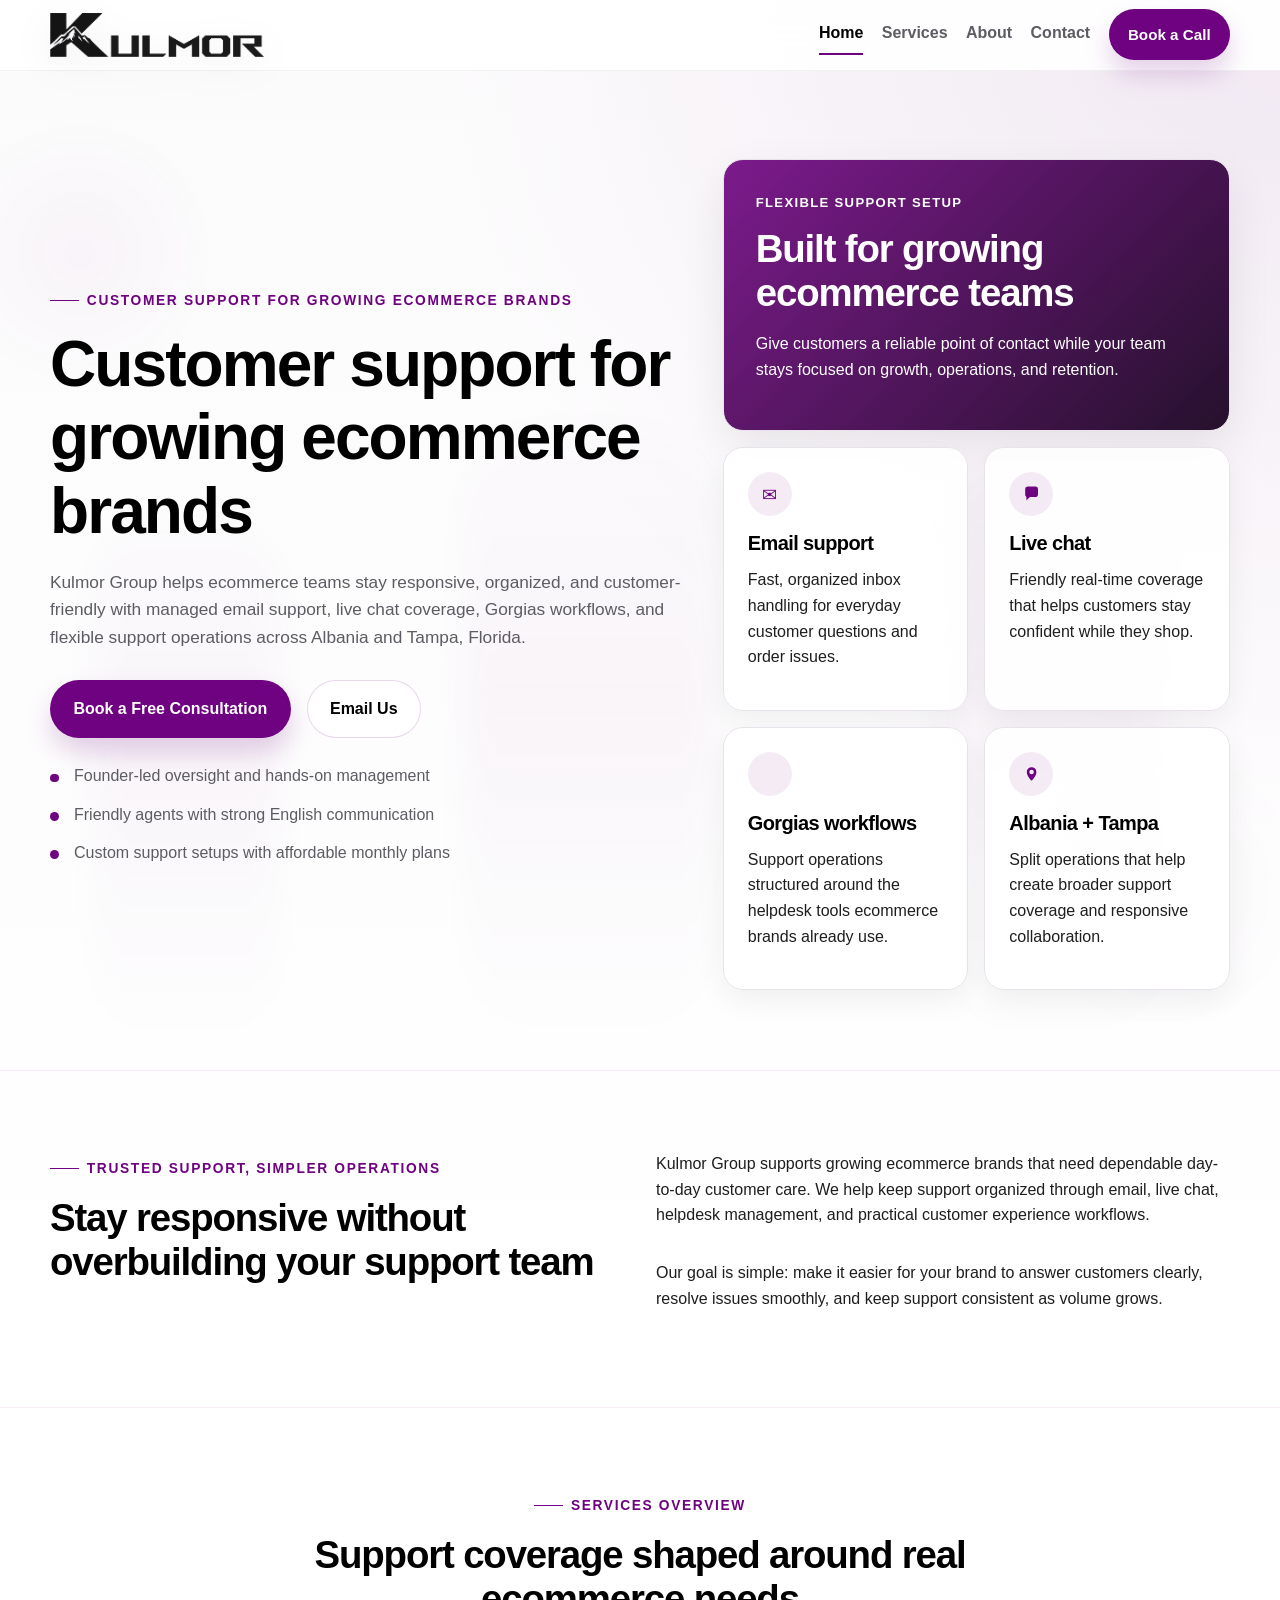
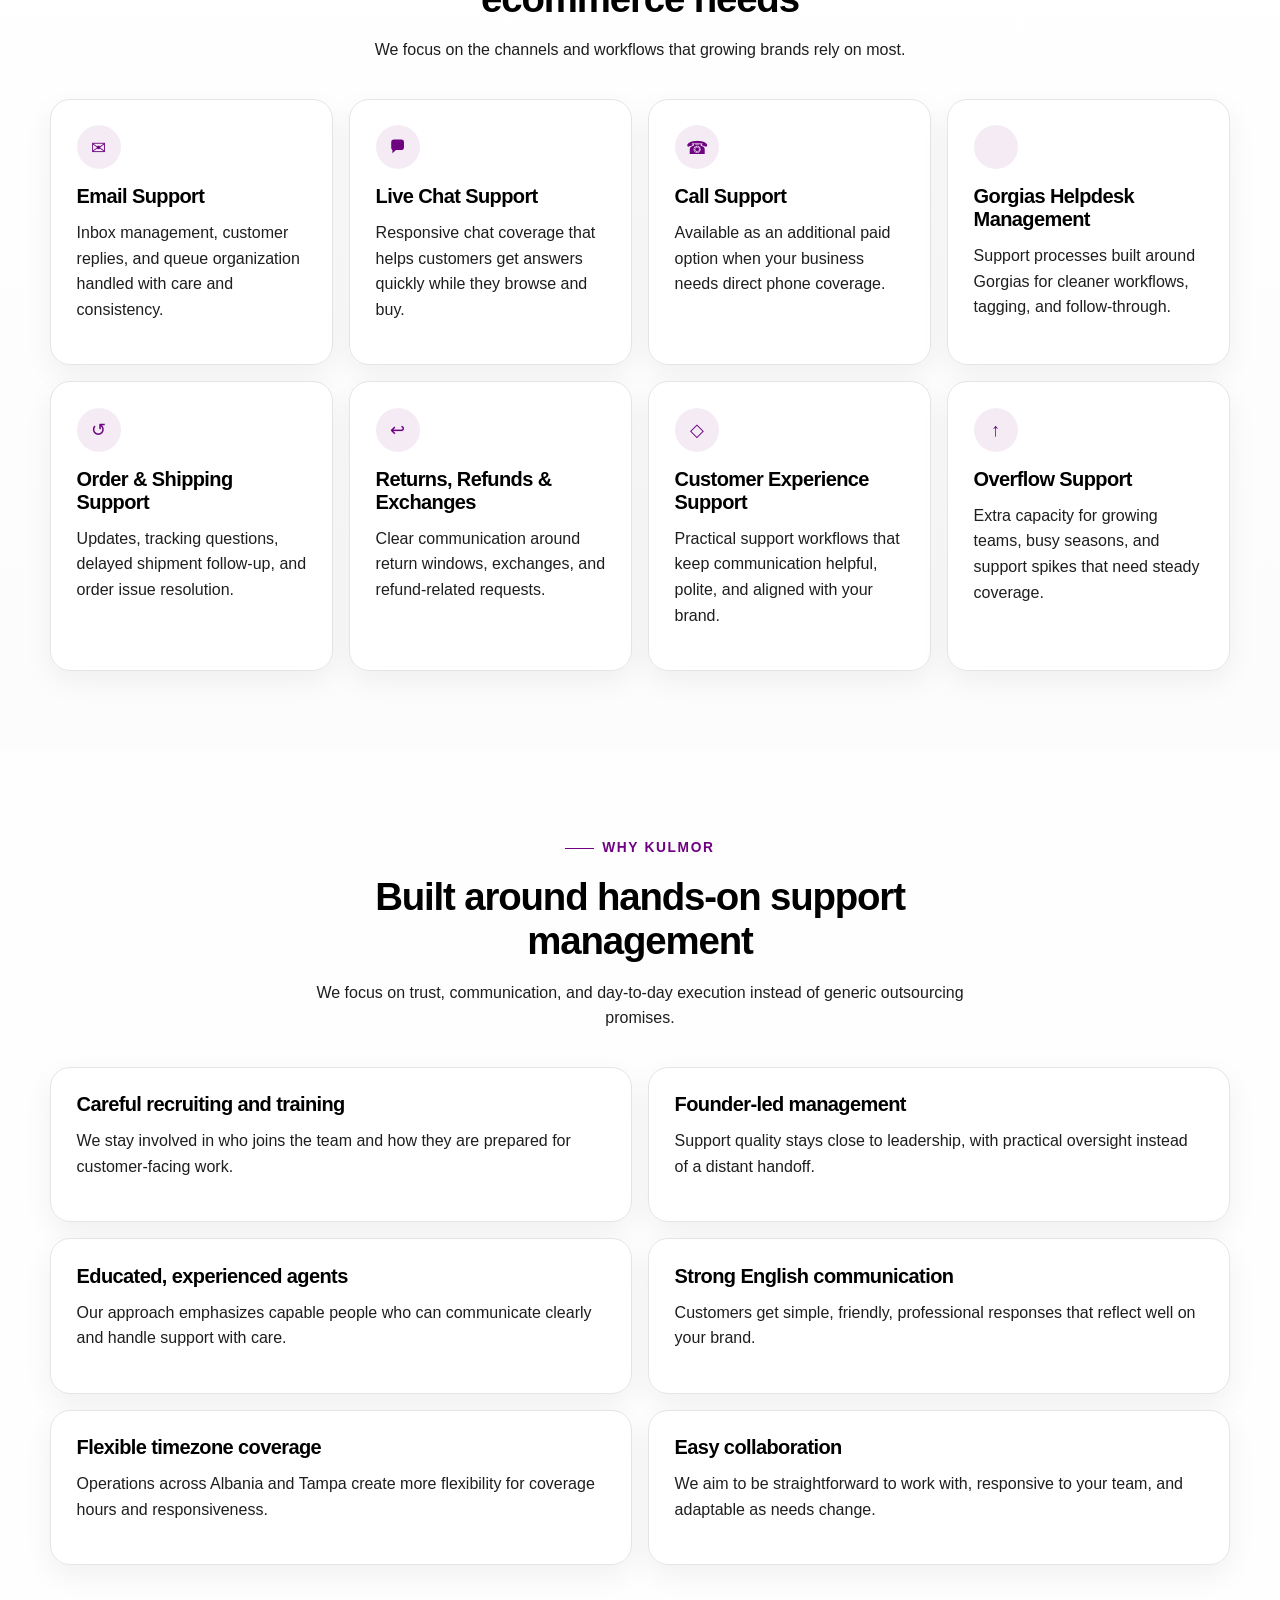
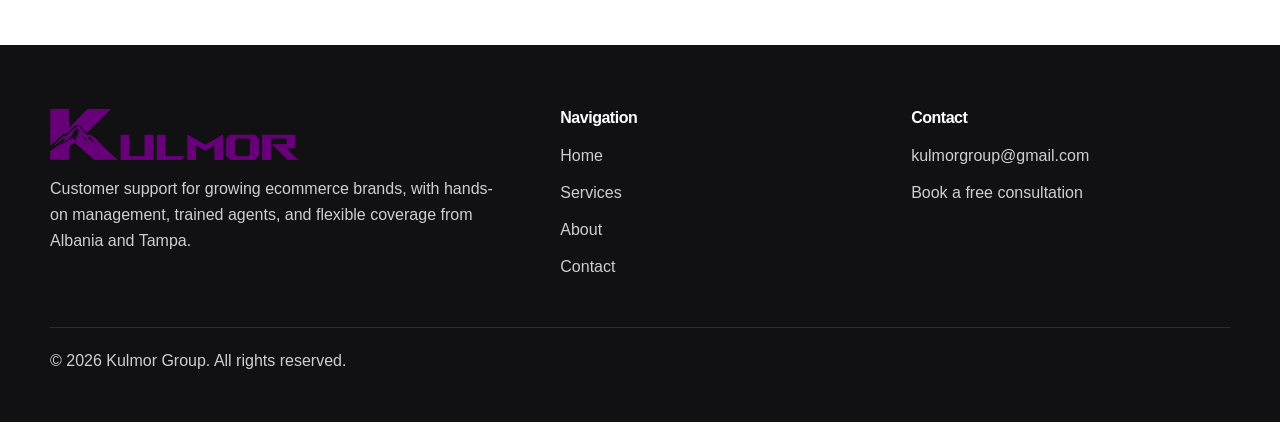
==== commit 6f2547c5: "Add files via upload" ====
--- a/index.html
+++ b/index.html
@@ -60,7 +60,7 @@
           <p class="hero-text">Kulmor Group helps ecommerce teams stay responsive, organized, and customer-friendly with managed email support, live chat coverage, Gorgias workflows, and flexible support operations across Albania and Tampa, Florida.</p>
           <div class="hero-actions">
             <a class="btn btn-primary" href="https://calendly.com/kulmorgroup/30min" target="_blank" rel="noreferrer">Book a Free Consultation</a>
-            <a class="btn btn-secondary" href="mailto:hello@kulmorgroup.com">Email Us</a>
+            <a class="btn btn-secondary" href="mailto:kulmorgroup@gmail.com">Email Us</a>
           </div>
           <ul class="hero-points" aria-label="Key benefits">
             <li>Founder-led oversight and hands-on management</li>
@@ -241,7 +241,7 @@
       <div>
         <h3>Contact</h3>
         <ul class="footer-links">
-          <li><a href="mailto:hello@kulmorgroup.com">hello@kulmorgroup.com</a></li>
+          <li><a href="mailto:kulmorgroup@gmail.com">kulmorgroup@gmail.com</a></li>
           <li><a href="https://calendly.com/kulmorgroup/30min" target="_blank" rel="noreferrer">Book a free consultation</a></li>
         </ul>
       </div>
